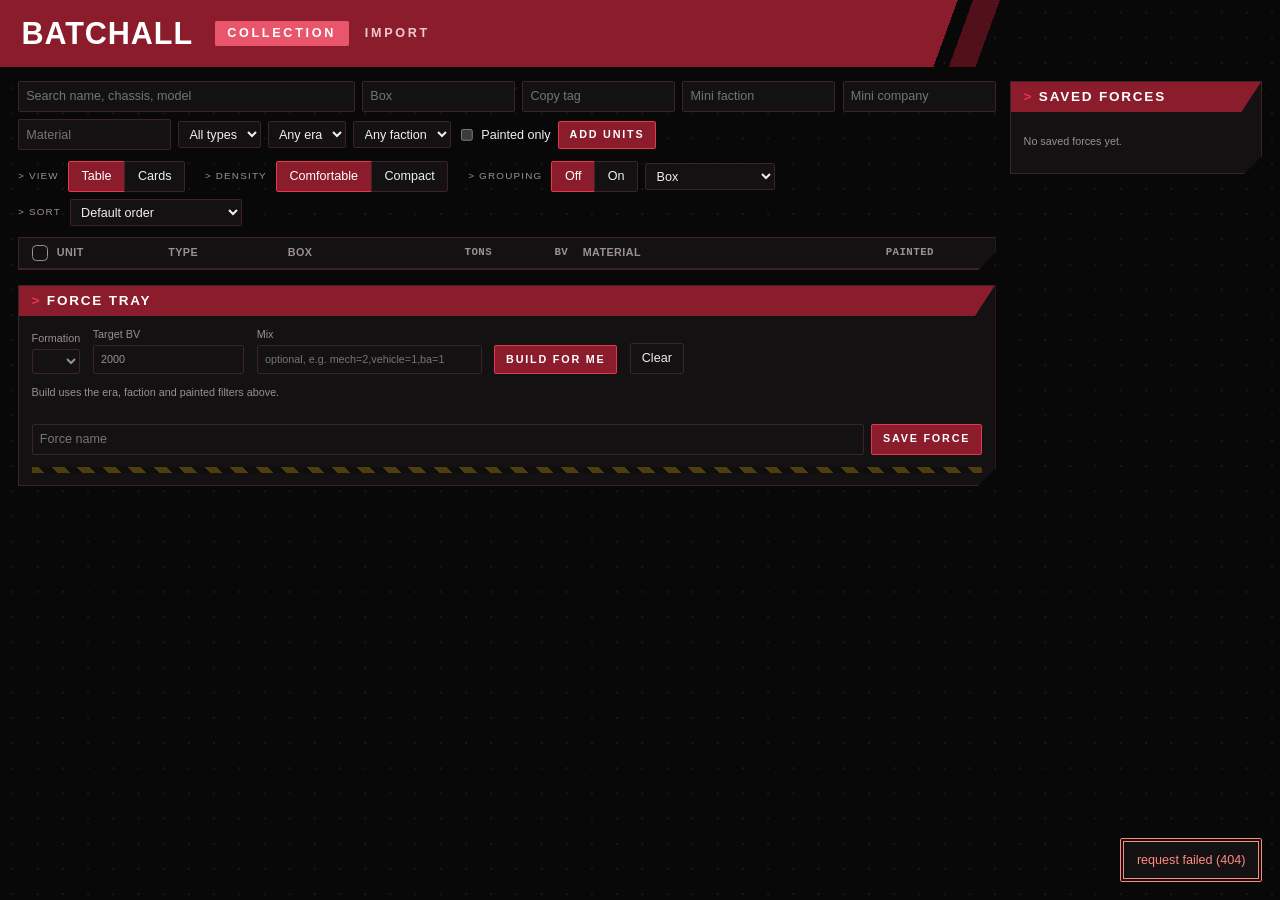
==== web/index.html @ 85d3ba3d "Add bulk selection with a bulk set material action Minis can be ticked and given a material together" ====
<!doctype html>
<html lang="en">
<head>
  <meta charset="utf-8">
  <meta name="viewport" content="width=device-width, initial-scale=1">
  <title>Batchall</title>
  <link rel="icon" href="data:,">
  <link rel="stylesheet" href="style.css">
</head>
<body>
  <header class="topbar">
    <h1>Batchall</h1>
    <nav class="tabs" role="tablist">
      <button class="tab active" data-view="collection" role="tab">Collection</button>
      <button class="tab" data-view="import" role="tab">Import</button>
    </nav>
    <span id="catalog-status" class="muted"></span>
  </header>

  <div id="toast" class="toast" role="status" hidden></div>

  <div class="layout">
    <main>
      <section id="view-collection">
        <div class="toolbar">
          <input id="filter-q" type="search" placeholder="Search name, chassis, model" aria-label="Search collection">
          <input id="filter-box" type="search" data-suggest="box" autocomplete="off" placeholder="Box" aria-label="Filter by box" class="box-filter">
          <input id="filter-tag" type="search" list="tag-options" autocomplete="off" placeholder="Copy tag" aria-label="Filter by copy tag" class="box-filter">
          <datalist id="tag-options"></datalist>
          <input id="filter-copy-faction" type="search" list="copy-faction-options" autocomplete="off" placeholder="Mini faction" aria-label="Filter by the faction a named mini is painted for" class="box-filter">
          <datalist id="copy-faction-options"></datalist>
          <input id="filter-copy-company" type="search" list="copy-company-options" autocomplete="off" placeholder="Mini company" aria-label="Filter by the company a named mini is painted for" class="box-filter">
          <datalist id="copy-company-options"></datalist>
          <input id="filter-material" type="search" list="material-options" autocomplete="off" placeholder="Material" aria-label="Filter by what a mini is made of" class="box-filter">
          <datalist id="material-options"></datalist>
          <select id="filter-kind" aria-label="Unit type"><option value="">All types</option></select>
          <select id="filter-era" aria-label="Era"><option value="">Any era</option></select>
          <select id="filter-faction" aria-label="Faction"><option value="">Any faction</option></select>
          <label class="check"><input id="filter-painted" type="checkbox"> Painted only</label>
          <button id="toggle-add" class="primary">Add units</button>
        </div>

        <div id="add-panel" class="panel" hidden>
          <input id="add-q" type="search" data-suggest="unit" autocomplete="off" placeholder="Type a unit name, e.g. atlas as7" aria-label="Search the unit catalog">
          <label class="field">Box (optional)
            <input id="add-box" type="text" data-suggest="addbox" autocomplete="off" placeholder="Type a box name, e.g. clan inva">
          </label>
          <p class="muted small">Pick a unit above to add one copy, labeled with this box. Pick an official box here to add all the minis that come in it.</p>
        </div>

        <section id="review-panel" class="panel" hidden></section>

        <div id="view-controls" class="view-controls" role="toolbar" aria-label="Collection view">
          <div class="group" role="group" aria-label="View">
            <span class="label">View</span>
            <button type="button" class="seg" data-view="table" aria-pressed="true">Table</button>
            <button type="button" class="seg" data-view="cards" aria-pressed="false">Cards</button>
          </div>
          <div id="density-group" class="group" role="group" aria-label="Row density">
            <span class="label">Density</span>
            <button type="button" class="seg" data-compact="0" aria-pressed="true">Comfortable</button>
            <button type="button" class="seg" data-compact="1" aria-pressed="false">Compact</button>
          </div>
          <div id="group-by-group" class="group" role="group" aria-label="Grouping">
            <span class="label">Grouping</span>
            <button type="button" class="seg" data-group="0" aria-pressed="true">Off</button>
            <button type="button" class="seg" data-group="1" aria-pressed="false">On</button>
            <select id="group-by" aria-label="Group by">
              <option value="box">Box</option>
              <option value="era">Era (debut)</option>
              <option value="avail">Era (available in)</option>
              <option value="faction">Faction group</option>
              <option value="weight">Weight class</option>
              <option value="kind">Type</option>
              <option value="tech">Tech base</option>
              <option value="role">Role</option>
              <option value="painted">Paint status</option>
              <option value="material">Material</option>
            </select>
          </div>
          <div id="group-actions" class="group" role="group" aria-label="Groups" hidden>
            <button type="button" class="seg" id="collapse-all">Collapse all</button>
            <button type="button" class="seg" id="expand-all">Expand all</button>
          </div>
          <label id="sort-group" class="group">
            <span class="label">Sort</span>
            <select id="card-sort">
              <option value="">Default order</option>
              <option value="name">Name (A to Z)</option>
              <option value="kind">Type</option>
              <option value="bv">BV (high to low)</option>
              <option value="tons">Tons (heavy to light)</option>
              <option value="year">Debut year (earliest first)</option>
            </select>
          </label>
          <span id="view-count" class="count" aria-live="polite"></span>
        </div>

        <div class="table-wrap">
          <table id="roster">
            <thead>
              <tr>
                <th class="sel-cell"><input type="checkbox" class="sel-input" id="select-all-shown" aria-label="Select or deselect every mini shown"></th>
                <th data-sort="name">Unit</th>
                <th data-sort="kind">Type</th>
                <th data-sort="box">Box</th>
                <th data-sort="tons" class="num">Tons</th>
                <th data-sort="bv" class="num">BV</th>
                <th>Material</th>
                <th class="num">Painted</th>
                <th></th>
              </tr>
            </thead>
            <tbody></tbody>
          </table>
          <p id="roster-empty" class="muted empty" hidden></p>
        </div>

        <section id="tray" class="panel tray">
          <h2>Force tray</h2>
          <div class="tray-controls">
            <label>Formation <select id="tray-formation"></select></label>
            <label>Target BV <input id="tray-target" type="number" min="1" step="50" value="2000"></label>
            <label>Mix <input id="tray-mix" type="text" placeholder="optional, e.g. mech=2,vehicle=1,ba=1"></label>
            <button id="tray-build" class="primary">Build for me</button>
            <button id="tray-clear">Clear</button>
          </div>
          <p class="muted small">Build uses the era, faction and painted filters above.</p>
          <ul id="tray-list" class="tray-list"></ul>
          <div id="tray-summary" class="tray-summary"></div>
          <div class="tray-save">
            <input id="tray-name" type="text" placeholder="Force name" aria-label="Force name">
            <button id="tray-save" class="primary">Save force</button>
          </div>
        </section>
      </section>

      <section id="view-import" hidden>
        <div class="panel">
          <h2>Import a list</h2>
          <p class="muted">One unit per line. Quantities as <code>2x Locust LCT-1V</code> or <code>Locust LCT-1V x2</code>. Names are matched against the catalog; close matches are shown for you to fix, never guessed.</p>
          <label class="field">List format
            <select id="import-mode">
              <option value="name">Unit names</option>
              <option value="mul">MUL ids or links</option>
            </select>
          </label>
          <p id="import-mul-hint" class="muted" hidden>One per line: a MUL id (<code>1234</code>, <code>MUL 1234</code>) or a Master Unit List unit link. Quantities work the same way: <code>2x 1234</code>. Ids shared by several catalog entries, like battle armor squads, are listed for you to pick from by name.</p>
          <label class="field">From a file (optional, fills the box below so you can review it)
            <input id="import-file" type="file" accept=".txt,.csv,.tsv,.text,text/plain,text/csv">
          </label>
          <textarea id="import-text" rows="10" placeholder="Atlas AS7-D&#10;2x Locust LCT-1V&#10;Shadow Hawk SHD-2H"></textarea>
          <label class="field">Box label for these units (optional)
            <input id="import-box" type="text" data-suggest="box" autocomplete="off" placeholder="e.g. Clan Invasion Force Pack">
          </label>
          <div class="row">
            <label class="check"><input id="import-painted" type="checkbox"> Mark all as painted</label>
            <button id="import-go" class="primary">Import</button>
          </div>
          <div id="import-result"></div>
        </div>
      </section>
    </main>

    <aside id="forces" class="sidebar">
      <h2>Saved forces</h2>
      <ul id="forces-list" class="forces-list"></ul>
      <p id="forces-empty" class="muted small">No saved forces yet.</p>
    </aside>
  </div>

  <div id="bulkbar" class="bulkbar" role="region" aria-label="Changes for the selected minis" hidden>
    <span class="bulk-count"><span class="sel-input is-on" aria-hidden="true"></span><strong id="bulk-count-text"></strong></span>
    <button type="button" id="bulk-select-all"></button>
    <span class="bulk-menu-wrap">
      <button type="button" id="bulk-material" class="hot" aria-haspopup="menu" aria-expanded="false">Set material &#9662;</button>
      <div id="bulk-material-menu" class="bulk-menu" role="menu" aria-label="Material for the selected minis" hidden></div>
    </span>
    <span class="spacer"></span>
    <button type="button" id="bulk-clear">Clear selection</button>
  </div>

  <div id="suggest" class="suggest" role="listbox" aria-label="Suggestions" hidden></div>

  <script src="app.js"></script>
</body>
</html>
---- web/style.css ----
/* Dark only. Panels, tabs and motion follow the look of COMP/CON, redrawn from scratch. */
:root {
  color-scheme: dark;
  /* Colors are matched by eye from a COMP/CON screenshot, not read from its theme files. */
  --bg: #080808;
  --surface: #141112;
  --text: #f1eeee;
  --muted: #9a8f91;
  --border: #3d2227;
  --edge: #3d2227;
  --crimson: #8a1c2b;
  --crimson-dark: #52111a;
  --accent: #e5384f;
  --accent-text: #ffffff;
  --slate: #4c5762; /* the bar on top of an unselected card */
  --yellow: #f5d400;
  --tab-bg: #e9566c;
  --tab-text: #ffffff;
  --danger: #ff8a80;
  --ok: #47cd89;
  --warn: #fdb022;
  --row-hover: #2a1519;
  --radius: 2px;
  --fade: 0.25s;
  /* COMP/CON sets body text in Helvetica and numbers/stat text in Consolas. Both come from the system here. */
  --sans: "Helvetica Neue", Helvetica, Arial, sans-serif;
  --mono: Consolas, "Cascadia Mono", "SF Mono", Menlo, monospace;
}

* { box-sizing: border-box; }

html { zoom: 0.9; } /* whole site 10% smaller; change this one number to adjust */

body {
  margin: 0;
  background: var(--bg) radial-gradient(circle, rgba(229, 56, 79, 0.16) 1px, transparent 1.5px) 0 0 / 28px 28px;
  color: var(--text);
  font: 14px/1.45 var(--sans);
}

h1 { font-size: 34px; line-height: 1; margin: 0; letter-spacing: 1px; text-transform: uppercase; font-weight: 900; color: #fff; }
h2 {
  display: block;
  font-size: 15px;
  font-weight: 800;
  letter-spacing: 2px;
  text-transform: uppercase;
  background: var(--crimson);
  color: #fff;
  padding: 6px 40px 6px 14px;
  margin: -14px -14px 12px;
  clip-path: polygon(0 0, 100% 0, calc(100% - 22px) 100%, 0 100%);
}
h2::before { content: "> "; color: var(--accent); }
code { background: var(--bg); padding: 1px 5px; border-radius: var(--radius); }

.muted { color: var(--muted); }
.small { font-size: 12px; }

.topbar {
  display: flex;
  align-items: center;
  gap: 24px;
  padding: 20px 24px;
  /* A crimson slab with a slanted right edge and a darker stripe behind it. */
  background: linear-gradient(110deg, var(--crimson) 0 1000px, transparent 1000px 1016px, var(--crimson-dark) 1016px 1044px, transparent 1044px);
}
@media (max-width: 900px) { .topbar { background: var(--crimson); } }

.tabs { display: flex; gap: 4px; }
.tab {
  border: 0; background: none; padding: 4px 14px; border-radius: var(--radius); color: var(--muted);
  cursor: pointer; font: inherit; letter-spacing: 3px; text-transform: uppercase;
  transition: color var(--fade), background var(--fade);
}
.tab { color: #f0c9ce; font-weight: 700; }
.tab:hover { color: #fff; background: rgba(255, 255, 255, 0.12); }
.tab.active { background: var(--tab-bg); color: var(--tab-text); }
#catalog-status { margin-left: auto; font-size: 12px; letter-spacing: 2px; text-transform: uppercase; color: var(--muted); }

@keyframes panel-in { from { opacity: 0; transform: translateY(6px); } }
#view-collection, #view-import { animation: panel-in 0.25s ease-out; }
/* Cards are rebuilt on every change, so they must not animate in or each click would make them flash. */
.panel:not([hidden]) { animation: panel-in 0.25s ease-out both; }

.layout {
  display: grid;
  grid-template-columns: minmax(0, 1fr) 280px;
  gap: 16px;
  padding: 16px 20px;
  align-items: start;
}

.panel, .sidebar, .table-wrap {
  background: var(--surface);
  border: 1px solid var(--border);
  border-radius: 0;
  padding: 14px;
  /* Cut bottom-right corner. */
  clip-path: polygon(0 0, 100% 0, 100% calc(100% - 20px), calc(100% - 20px) 100%, 0 100%);
}
.sidebar { position: sticky; top: 16px; }
.table-wrap { padding: 0; overflow-x: auto; margin-bottom: 16px; }
.panel { margin-bottom: 16px; }

.toolbar { display: flex; flex-wrap: wrap; gap: 8px; align-items: center; margin-bottom: 12px; }
.toolbar input[type="search"] { flex: 1 1 220px; }
.toolbar select { min-width: 0; max-width: 100%; } /* long faction names must not widen the page on a phone */

input, select, textarea, button { font: inherit; color: inherit; }
input[type="search"], input[type="text"], input[type="number"], select, textarea {
  background: var(--surface);
  border: 1px solid var(--border);
  border-radius: var(--radius);
  padding: 6px 8px;
}
textarea { width: 100%; resize: vertical; }
button {
  background: var(--surface);
  border: 1px solid var(--border);
  border-radius: var(--radius);
  padding: 6px 12px;
  cursor: pointer;
  transition: filter var(--fade), background var(--fade), border-color var(--fade);
}
button:hover { background: var(--row-hover); filter: brightness(1.2); }
button.primary {
  background: var(--crimson); border-color: var(--accent); color: #fff;
  letter-spacing: 2px; text-transform: uppercase; font-size: 12px;
}
button.primary:hover { background: var(--crimson); filter: brightness(1.3); }
button.icon { padding: 2px 8px; line-height: 1.2; }
button.danger { color: var(--danger); }
:focus-visible { outline: 2px solid var(--accent); outline-offset: 1px; }

.check { display: inline-flex; align-items: center; gap: 6px; }
.row { display: flex; gap: 12px; align-items: center; justify-content: space-between; margin-top: 10px; }

table { width: 100%; border-collapse: collapse; }
th, td { padding: 8px 8px; text-align: left; border-bottom: 1px solid var(--border); }
th:first-child, td:first-child { padding-left: 14px; }
th:last-child, td:last-child { padding-right: 14px; }
th { font-size: 12px; text-transform: uppercase; letter-spacing: 0.04em; color: var(--muted); user-select: none; }
th[data-sort] { cursor: pointer; }
th[data-sort]:hover { color: var(--text); }
td { transition: background var(--fade); }
tbody tr:hover { background: var(--row-hover); }
td.num:nth-last-child(4) { color: var(--accent); } /* BV column */
tbody tr:last-child td { border-bottom: 0; }
.num { text-align: right; font-variant-numeric: tabular-nums; font-family: var(--mono); }
.tray-summary, .mini-card .card-foot, .view-controls .count, #catalog-status { font-family: var(--mono); }
button, th, .tab { font-family: var(--sans); }
button.primary, th { font-weight: 700; }
td input[type="number"] { width: 54px; text-align: right; }
td.actions { text-align: right; white-space: nowrap; }
td.actions button { margin-left: 2px; }
.empty { padding: 24px; text-align: center; margin: 0; }

#add-panel input[type="search"] { width: 100%; }
.toolbar input.box-filter { flex: 0 1 170px; min-width: 120px; }
td input.box-input { width: 100%; min-width: 190px; }
.suggest {
  position: fixed;
  z-index: 20;
  max-width: min(640px, 95vw);
  max-height: 260px;
  overflow-y: auto;
  background: var(--surface);
  border: 1px solid var(--border);
  border-radius: var(--radius);
  box-shadow: 0 8px 24px rgba(0, 0, 0, 0.18);
  padding: 4px;
}
.suggest-item { display: flex; justify-content: space-between; gap: 16px; padding: 6px 8px; border-radius: 4px; cursor: pointer; }
.suggest-item:hover, .suggest-item.active { background: var(--row-hover); }
.suggest-item.active { outline: 1px solid var(--accent); }
.field { display: grid; gap: 4px; margin-top: 12px; font-size: 12px; color: var(--muted); }
.field input { font-size: 14px; color: var(--text); }
.suggest-empty { padding: 6px 8px; }
.review-row { display: grid; grid-template-columns: minmax(180px, 1.2fr) minmax(200px, 1.4fr) minmax(160px, 1fr); gap: 10px; align-items: center; padding: 8px 0; border-bottom: 1px dashed var(--border); }
.review-row select, .review-row input { width: 100%; }
td select { max-width: 320px; }
@media (max-width: 900px) { .review-row { grid-template-columns: 1fr; } }

.tray-controls { display: flex; flex-wrap: wrap; gap: 10px 14px; align-items: end; }
.tray-controls label { display: grid; gap: 3px; font-size: 12px; color: var(--muted); }
.tray-controls input[type="text"] { min-width: 250px; }
.tray-list { list-style: none; margin: 14px 0 0; padding: 0; display: grid; gap: 4px; }
.tray-list li { display: grid; grid-template-columns: 1fr auto auto; gap: 10px; align-items: center; padding: 4px 0; border-bottom: 1px dashed var(--border); }
.qty-ctl { display: inline-flex; align-items: center; gap: 6px; }
.tray-summary { margin-top: 12px; font-size: 15px; font-weight: 600; }
#tray::after {
  content: ""; display: block; height: 6px; margin-top: 14px;
  background: repeating-linear-gradient(45deg, rgba(255, 196, 0, 0.25) 0 10px, rgba(0, 0, 0, 0.25) 10px 20px);
}
.tray-summary .gap { font-weight: 400; margin-left: 8px; }
.ok { color: var(--ok); }
.warn { color: var(--warn); }
.over { color: var(--danger); }
.tray-save { display: flex; gap: 8px; margin-top: 12px; }
.tray-save input { flex: 1; }

.forces-list { list-style: none; margin: 0; padding: 0; display: grid; gap: 8px; }
.force-item { border: 1px solid var(--border); border-radius: var(--radius); padding: 8px 10px; cursor: pointer; transition: background var(--fade), border-color var(--fade); }
.force-item:hover { background: var(--row-hover); }
.force-item.active { border-color: var(--accent); }
.force-actions { display: flex; flex-wrap: wrap; gap: 6px; margin-top: 8px; }
.force-actions button { padding: 3px 9px; font-size: 12px; }
.force-item .name { font-weight: 600; display: flex; justify-content: space-between; gap: 8px; }

.toast {
  position: fixed; right: 20px; bottom: 20px; max-width: 420px;
  background: var(--surface); color: var(--text); border: 5px double var(--edge);
  padding: 10px 14px; border-radius: var(--radius);
  z-index: 10;
  animation: panel-in 0.2s ease-out;
}
.toast.error { border-color: var(--danger); color: var(--danger); }

.import-group { margin-top: 12px; }
.import-group h3 { font-size: 13px; margin: 0 0 4px; }
.import-group ul { margin: 0; padding-left: 18px; }

/* View switcher */
.view-controls { display: flex; flex-wrap: wrap; gap: 8px 22px; align-items: center; margin: 0 0 12px; }
.view-controls .group { display: inline-flex; align-items: center; }
.view-controls .group[hidden] { display: none; }
.view-controls .label { font-size: 11px; letter-spacing: 0.12em; text-transform: uppercase; color: var(--muted); margin-right: 10px; }
.view-controls button.seg { margin-left: -1px; border-radius: 0; padding: 6px 14px; }
.view-controls button.seg:first-of-type { border-radius: var(--radius) 0 0 var(--radius); margin-left: 0; }
.view-controls button.seg:last-of-type { border-radius: 0 var(--radius) var(--radius) 0; }
.view-controls button.seg[aria-pressed="true"] { background: var(--crimson); border-color: var(--accent); color: #fff; }
.view-controls .label::before { content: "> "; }
.view-controls .count { margin-left: auto; font-size: 12px; color: var(--muted); }

/* Grouped. The field dropdown sits after the Off/On switch and dims while grouping is off. */
#group-by { margin-left: 8px; }
#group-by.is-off { opacity: 0.45; }
tr.group-row td { background: var(--row-hover); padding: 0; border-top: 1px solid var(--border); }
.group-toggle { display: block; width: 100%; text-align: left; border: 0; background: none; padding: 9px 14px; font: inherit; color: inherit; cursor: pointer; border-radius: 0; }
.group-toggle:hover { background: rgba(127, 127, 127, 0.12); }
.group-toggle .chev { display: inline-block; width: 18px; color: var(--muted); }
.group-toggle strong { margin-right: 14px; font-size: 14px; }
.group-toggle .group-meta { color: var(--muted); font-size: 12px; margin-right: 14px; }
.group-toggle .bar { display: inline-block; width: 90px; height: 7px; background: rgba(127, 127, 127, 0.3); vertical-align: middle; margin-right: 8px; }
.group-toggle .bar i { display: block; height: 100%; background: var(--ok); }
/* The group header already names the box, so the Box column would only repeat it. */
body.group-by-box #roster th:nth-child(4), body.group-by-box #roster td:nth-child(4) { display: none; }
/* Grouped cards: each group is a header bar over its own grid. */
.card-group-head { background: var(--row-hover); border: 1px solid var(--border); margin-bottom: 12px; }
.card-groups .card-grid { margin-bottom: 20px; }

/* Compact density */
body.compact td, body.compact th { padding-top: 2px; padding-bottom: 2px; font-size: 13px; }
body.compact td input[type="number"] { padding: 1px 4px; width: 46px; font-size: 12px; }
body.compact td input.box-input { padding: 1px 6px; font-size: 12px; }
body.compact td button.icon { padding: 0 7px; font-size: 11px; line-height: 1.5; }
body.compact .group-toggle { padding: 5px 14px; }

/* Cards */
body.view-cards .table-wrap { display: none; }
.card-grid { display: grid; grid-template-columns: repeat(auto-fill, minmax(190px, 1fr)); gap: 12px; margin-bottom: 16px; }
.card-grid .empty { grid-column: 1 / -1; }
.mini-card { background: var(--surface); border: 1px solid var(--border); border-radius: var(--radius); overflow: hidden; display: flex; flex-direction: column; transition: border-color var(--fade), transform var(--fade); }
.mini-card:hover { border-color: var(--accent); transform: translateY(-2px); }
.mini-card .photo {
  aspect-ratio: 1 / 1; display: grid; place-items: center; color: var(--muted); font-size: 11px; letter-spacing: 0.12em;
  text-transform: uppercase; border-bottom: 1px solid var(--border);
  background: repeating-linear-gradient(135deg, rgba(127, 127, 127, 0.12) 0 10px, rgba(127, 127, 127, 0.04) 10px 20px);
}
/* The artwork is black line art, so it sits on white in either color scheme. */
.mini-card .photo.has-art { background: #fff; position: relative; overflow: hidden; }
.mini-card .photo img { position: absolute; inset: 0; width: 100%; height: 100%; object-fit: contain; padding: 8px; box-sizing: border-box; }
/* minmax(0, 1fr) keeps the one column as wide as the card. Without it a wide child, like the variant
   picker, stretches the column past the card and gets clipped. */
.mini-card .card-body { padding: 9px 11px 11px; display: flex; flex-direction: column; gap: 3px; flex: 1; min-width: 0; }
.mini-card .card-body > * { min-width: 0; }
.mini-card .card-name { font-weight: 600; font-size: 13px; line-height: 1.3; }
.mini-card .card-meta { color: var(--muted); font-size: 12px; }
.mini-card .card-foot { display: flex; justify-content: space-between; font-size: 12px; margin-top: 4px; }
.mini-card .card-box { font-size: 11px; color: var(--muted); border-top: 1px dashed var(--border); margin-top: 6px; padding-top: 5px; }
/* Buttons keep their labels on one line and wrap as whole buttons, so a named card's four actions stay compact. */
/* margin-top: auto pins the buttons to the bottom, so they line up across a row of cards whatever the text above them. */
.mini-card .card-actions { display: flex; flex-wrap: wrap; gap: 6px; margin-top: auto; padding-top: 8px; align-items: center; }
.mini-card .card-actions button { white-space: nowrap; padding: 3px 9px; font-size: 12px; }
.mini-card .card-actions .paint-toggle { display: inline-grid; place-items: center; padding: 3px 7px; }
.paint-toggle.on { background: var(--ok); border-color: var(--ok); color: #0b1f14; }
/* The photo and the strip keep their size whatever the body holds. */
.mini-card .photo, .mini-card .copy-strip { flex: none; }
.mini-card .photo { position: relative; }
.paint-badge {
  position: absolute; top: 6px; right: 6px; z-index: 1; width: 24px; height: 24px; display: grid; place-items: center;
  border-radius: 50%; background: var(--ok); color: #0b1f14; box-shadow: 0 1px 3px rgba(0, 0, 0, 0.4); pointer-events: none;
}
.mini-card select { width: 100%; max-width: 100%; font-size: 12px; text-overflow: ellipsis; }

@media (max-width: 520px) {
  .card-grid { grid-template-columns: repeat(2, minmax(0, 1fr)); gap: 8px; }
  .topbar { flex-wrap: wrap; gap: 8px 16px; }
  #catalog-status { margin-left: 0; flex-basis: 100%; }
}

/* Narrower windows: drop the least useful table columns before the table has to scroll sideways. */
@media (max-width: 1250px) {
  #roster th:nth-child(3), #roster td:nth-child(3) { display: none; } /* Type */
  td input.box-input { min-width: 160px; }
}
@media (max-width: 1000px) {
  #roster th:nth-child(5), #roster td:nth-child(5) { display: none; } /* Tons */
}
@media (max-width: 900px) {
  .layout { grid-template-columns: minmax(0, 1fr); }
  .sidebar { position: static; }
}

/* In-page confirm dialog */
.modal-backdrop {
  position: fixed; inset: 0; z-index: 50; display: grid; place-items: center; padding: 16px;
  background: rgba(0, 0, 0, 0.72);
  animation: fade-in 0.15s ease-out;
}
.modal {
  width: min(460px, 100%);
  background: var(--surface);
  border: 1px solid var(--border);
  padding: 20px;
  clip-path: polygon(0 0, 100% 0, 100% calc(100% - 20px), calc(100% - 20px) 100%, 0 100%);
  border-top: 6px solid var(--crimson);
  animation: panel-in 0.2s ease-out;
}
.modal-text { margin: 0 0 18px; font-size: 15px; }
.modal-actions { display: flex; justify-content: flex-end; gap: 10px; }
button.danger-fill { background: var(--accent); border-color: var(--accent); }

/* Unit names open the detail panel */
button.unit-link {
  background: none; border: 0; padding: 0; text-align: left; color: inherit; font: inherit; font-weight: inherit;
  cursor: pointer; transition: color var(--fade);
}
button.unit-link:hover { background: none; filter: none; color: var(--accent); text-decoration: underline; }

/* Unit detail panel */
.modal-backdrop:has(.detail) { padding: 12px; place-items: stretch; }
.modal.detail { width: 100%; height: 100%; max-height: none; overflow-y: auto; padding: 24px 28px; }
.detail-body { display: block; } /* weapons and quirks first, lore underneath */
.detail-top { margin-bottom: 4px; }
.mini-card .photo.clickable { cursor: pointer; }
.detail-head { display: flex; justify-content: space-between; gap: 12px; align-items: start; margin-bottom: 14px; }
.detail-head h2 { display: block; background: none; clip-path: none; margin: 0 0 6px; padding: 0; font-size: 32px; letter-spacing: 1px; color: #fff; }
.detail-head h2::before { content: none; }
.detail-head p { margin: 0; font-size: 17px; }
.detail .muted { color: #cdc2c5; }
.detail .small { font-size: 15px; }
.detail-top { display: grid; grid-template-columns: 260px minmax(0, 1fr); gap: 24px; align-items: start; }
.detail .photo {
  aspect-ratio: 1 / 1; display: grid; place-items: center; position: relative; overflow: hidden;
  color: var(--muted); font-size: 11px; letter-spacing: 0.12em; text-transform: uppercase; border: 1px solid var(--border);
}
.detail .photo.has-art { background: #fff; }
.detail .photo img { position: absolute; inset: 0; width: 100%; height: 100%; object-fit: contain; padding: 8px; box-sizing: border-box; }
.stats { display: grid; gap: 4px; }
.stat { display: grid; grid-template-columns: 150px minmax(0, 1fr); gap: 12px; padding: 6px 0; border-bottom: 1px solid var(--border); }
.stat .k { color: #cdc2c5; font-size: 15px; font-weight: 700; letter-spacing: 0.1em; text-transform: uppercase; align-self: center; }
.stat .v { font-family: var(--mono); font-size: 19px; }
.detail-section { margin-top: 24px; }
.detail-section h3 { margin: 0 0 12px; font-size: 16px; letter-spacing: 3px; text-transform: uppercase; color: #ff6b80; }
.detail-section p { margin: 0 0 15px; font-size: 19px; line-height: 1.7; max-width: 80ch; }
table.weapons { width: 100%; font-family: var(--mono); font-size: 18px; }
table.weapons th { font-size: 15px; color: #cdc2c5; }
table.weapons th, table.weapons td { padding: 6px 8px; }
table.weapons th:first-child, table.weapons td:first-child { padding-left: 0; }
.detail .credit { margin-top: 14px; }

/* Minis with a note, faction or company */
tr.copy-line td.sel-cell { border-left: 2px solid var(--accent); }
tr.all-named { opacity: 0.6; }
/* A named mini on its card: a crimson strip under the photo, then the note and tag. */
.copy-strip { background: var(--crimson); color: #fff; padding: 6px 10px; font-size: 11px; font-weight: 700; letter-spacing: 0.05em; text-transform: uppercase; line-height: 1.35; overflow-wrap: anywhere; }
.copy-strip small { display: block; font-weight: 400; letter-spacing: 0.08em; opacity: 0.85; }
/* A light backing keeps dark logos readable on the crimson strip and on the dark table. */
.faction-icon { width: 16px; height: 16px; object-fit: contain; vertical-align: -3px; margin-right: 6px; padding: 1px; background: rgba(255, 255, 255, 0.92); border-radius: 2px; }
.copy-note-line { font-style: italic; font-size: 12px; color: var(--muted); overflow-wrap: anywhere; }
.tag-pill { display: inline-block; padding: 1px 8px; font-size: 11px; border: 1px solid var(--accent); border-radius: 10px; color: var(--accent); }
.material-control { margin: 4px 0; }
.material-select { width: 100%; font-size: 12px; padding: 3px 6px; }
button.add-material { font-size: 11px; border-style: dashed; color: var(--muted); }
button.material-pill { display: inline-block; padding: 1px 8px; font: inherit; font-size: 11px; background: none; cursor: pointer; border: 1px solid var(--warn); border-radius: 10px; color: var(--warn); }
.copy-label { font-size: 12px; color: var(--muted); margin-top: 3px; overflow-wrap: anywhere; }
/* The boxes that open when you press the pencil. */
.copy-editor { display: grid; gap: 6px; margin: 6px 0; }
.copy-editor .fld { display: grid; gap: 2px; font-size: 10px; letter-spacing: 0.08em; text-transform: uppercase; color: var(--muted); }
.copy-editor input { width: 100%; font-size: 13px; text-transform: none; letter-spacing: 0; }
.fld.inline { display: flex; align-items: center; gap: 6px; }
.copy-editor .fld.inline input { width: auto; flex: 0 0 auto; }
tr.copy-line .copy-editor { grid-template-columns: repeat(auto-fit, minmax(140px, 1fr)); }

/* Selecting minis for a bulk change. */
input.sel-input {
  appearance: none; -webkit-appearance: none; width: 22px; height: 22px; min-width: 22px; margin: 0; padding: 0; flex: none;
  border: 2px solid #fff; border-radius: 5px; background: transparent; cursor: pointer; vertical-align: middle;
}
input.sel-input:checked, .sel-input.is-on {
  background: #fff url("data:image/svg+xml;utf8,<svg xmlns='http://www.w3.org/2000/svg' viewBox='0 0 16 16' fill='none' stroke='%23b3243a' stroke-width='2.6' stroke-linecap='round' stroke-linejoin='round'><path d='M3 8.5l3.2 3.2L13 4.5'/></svg>") center / 15px no-repeat;
}
input.sel-input:indeterminate {
  background: #fff url("data:image/svg+xml;utf8,<svg xmlns='http://www.w3.org/2000/svg' viewBox='0 0 16 16'><path d='M4 8h8' stroke='%23b3243a' stroke-width='2.6' stroke-linecap='round'/></svg>") center / 15px no-repeat;
}
input.sel-input:focus-visible { outline: 2px solid var(--yellow); outline-offset: 2px; }
span.sel-input { display: inline-block; width: 22px; height: 22px; border: 2px solid #fff; border-radius: 5px; vertical-align: middle; }
/* In the table and group headers the boxes sit on the dark background, so they are a little smaller and softer. */
td.sel-cell, th.sel-cell { width: 34px; padding-right: 0; }
td.sel-cell input.sel-input, th.sel-cell input.sel-input, .group-head-row input.sel-input { width: 18px; height: 18px; min-width: 18px; border-color: var(--muted); }
tr.is-selected td { background: rgba(229, 56, 79, 0.14); }
tr.is-selected td.sel-cell { box-shadow: inset 3px 0 0 var(--accent); }
.group-head-row { display: flex; align-items: center; }
.group-head-row > input.sel-input { margin-left: 14px; }
.group-head-row .group-toggle { flex: 1; width: auto; min-width: 0; }

/* The bar on top of a card: select box, the chassis name in italics, and a round button that removes the mini. */
.mini-card .sel-bar { display: flex; align-items: center; gap: 8px; height: 38px; padding: 0 10px; background: var(--slate); color: #fff; flex: none; transition: background var(--fade); }
.mini-card .sel-title { flex: 1; min-width: 0; text-align: center; }
.mini-card .sel-title .unit-link { max-width: 100%; overflow: hidden; text-overflow: ellipsis; white-space: nowrap; color: #fff; font-style: italic; font-weight: 600; font-size: 14px; background: none; border: 0; padding: 0; cursor: pointer; }
.mini-card .sel-title .unit-link:hover { text-decoration: underline; filter: none; background: none; }
.mini-card .sel-x { flex: none; width: 24px; height: 24px; padding: 0; display: grid; place-items: center; border: 0; border-radius: 50%; background: none; color: #fff; opacity: 0.9; }
.mini-card .sel-x:hover { color: var(--accent-text); background: rgba(0, 0, 0, 0.28); opacity: 1; filter: none; }
.mini-card.is-selected { border-color: var(--accent); box-shadow: 0 0 0 2px var(--accent), 0 6px 22px rgba(229, 56, 79, 0.28); }
.mini-card.is-selected .sel-bar { background: #b3243a; }
.card-variant-slot:empty { display: none; }

/* The bar that appears at the bottom while minis are selected. */
body.has-bulkbar { padding-bottom: 84px; }
.bulkbar {
  position: fixed; left: 0; right: 0; bottom: 0; z-index: 50; display: flex; align-items: center; flex-wrap: wrap; gap: 10px;
  padding: 12px 22px; background: #1b1517; border-top: 2px solid var(--accent); box-shadow: 0 -10px 30px rgba(0, 0, 0, 0.55);
}
.bulkbar[hidden] { display: none; }
.bulkbar .spacer { flex: 1; }
.bulk-count { display: flex; align-items: center; gap: 10px; margin-right: 6px; }
.bulk-count small { font-weight: 400; color: var(--muted); }
.bulkbar button.hot { border-color: var(--accent); background: #3a1a21; }
.bulk-menu-wrap { position: relative; }
.bulk-menu { position: absolute; bottom: calc(100% + 8px); left: 0; z-index: 51; min-width: 200px; padding: 4px; display: grid; background: #231a1d; border: 1px solid var(--accent); border-radius: 3px; box-shadow: 0 8px 26px rgba(0, 0, 0, 0.6); }
.bulk-menu[hidden] { display: none; }
.bulk-menu-head { padding: 6px 12px 4px; color: var(--muted); font-size: 10px; letter-spacing: 0.12em; text-transform: uppercase; }
.bulk-menu-item { text-align: left; border: 0; border-radius: 2px; background: none; padding: 8px 12px; font-size: 13px; }
.bulk-menu-item:hover, .bulk-menu-item:focus-visible { background: var(--crimson); filter: none; outline: none; }
@media (max-width: 520px) { .detail-top { grid-template-columns: minmax(0, 1fr); } .detail .photo { max-width: 220px; } .modal.detail { padding: 16px; } }
@keyframes fade-in { from { opacity: 0; } }

@media (prefers-reduced-motion: reduce) {
  *, *::before, *::after { animation: none !important; transition: none !important; }
}
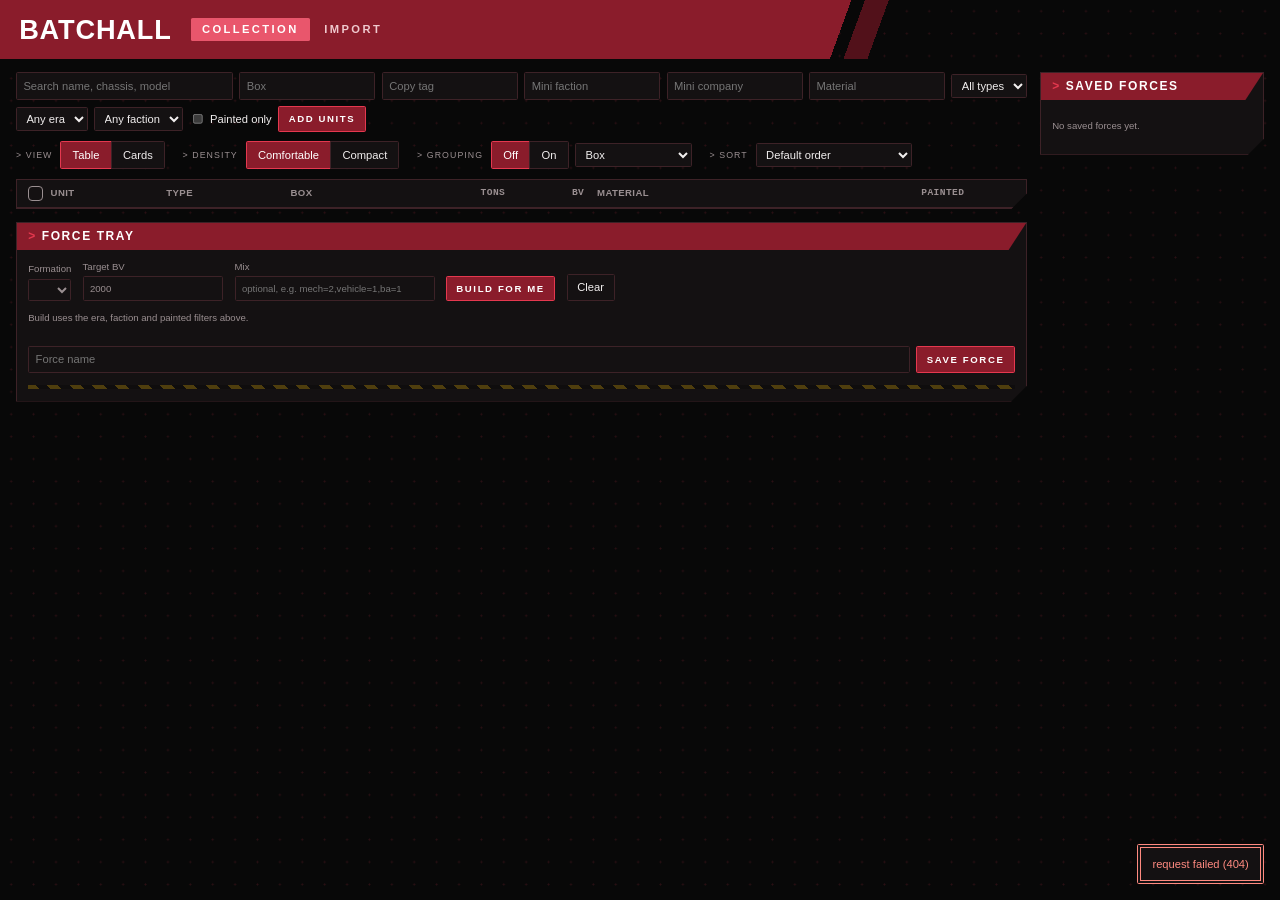
==== commit 49735975: "Add a company grouping with banners Grouping by company shows each company as a banner in its strip " ====
--- a/web/index.html
+++ b/web/index.html
@@ -76,6 +76,7 @@
               <option value="role">Role</option>
               <option value="painted">Paint status</option>
               <option value="material">Material</option>
+              <option value="company">Company</option>
             </select>
           </div>
           <div id="group-actions" class="group" role="group" aria-label="Groups" hidden>
@@ -172,12 +173,16 @@
   <div id="bulkbar" class="bulkbar" role="region" aria-label="Changes for the selected minis" hidden>
     <span class="bulk-count"><span class="sel-input is-on" aria-hidden="true"></span><strong id="bulk-count-text"></strong></span>
     <button type="button" id="bulk-select-all"></button>
-    <span class="bulk-menu-wrap">
-      <button type="button" id="bulk-material" class="hot" aria-haspopup="menu" aria-expanded="false">Set material &#9662;</button>
-      <div id="bulk-material-menu" class="bulk-menu" role="menu" aria-label="Material for the selected minis" hidden></div>
-    </span>
+    <button type="button" data-bulk="painted">Mark painted</button>
+    <button type="button" data-bulk="unpainted">Mark unpainted</button>
+    <button type="button" data-bulk="material" class="hot" aria-haspopup="menu" aria-expanded="false">Set material &#9662;</button>
+    <button type="button" data-bulk="box" aria-haspopup="dialog" aria-expanded="false">Set box&hellip;</button>
+    <button type="button" data-bulk="faction" aria-haspopup="dialog" aria-expanded="false">Set faction&hellip;</button>
+    <button type="button" data-bulk="tag" aria-haspopup="dialog" aria-expanded="false">Set tag&hellip;</button>
     <span class="spacer"></span>
+    <button type="button" id="bulk-remove" class="danger"></button>
     <button type="button" id="bulk-clear">Clear selection</button>
+    <div id="bulk-popover" class="bulk-menu" hidden></div>
   </div>
 
   <div id="suggest" class="suggest" role="listbox" aria-label="Suggestions" hidden></div>
--- a/web/style.css
+++ b/web/style.css
@@ -1,3 +1,9 @@
+/* Atkinson Hyperlegible, for long reading text. Made by the Braille Institute so that look-alike letters differ.
+   The files are in web/fonts with their license (SIL Open Font License 1.1). */
+@font-face { font-family: "Atkinson Hyperlegible"; font-style: normal; font-weight: 400; font-display: swap; src: url("fonts/atkinson-hyperlegible-latin-400-normal.woff2") format("woff2"); }
+@font-face { font-family: "Atkinson Hyperlegible"; font-style: italic; font-weight: 400; font-display: swap; src: url("fonts/atkinson-hyperlegible-latin-400-italic.woff2") format("woff2"); }
+@font-face { font-family: "Atkinson Hyperlegible"; font-style: normal; font-weight: 700; font-display: swap; src: url("fonts/atkinson-hyperlegible-latin-700-normal.woff2") format("woff2"); }
+
 /* Dark only. Panels, tabs and motion follow the look of COMP/CON, redrawn from scratch. */
 :root {
   color-scheme: dark;
@@ -24,12 +30,13 @@
   --fade: 0.25s;
   /* COMP/CON sets body text in Helvetica and numbers/stat text in Consolas. Both come from the system here. */
   --sans: "Helvetica Neue", Helvetica, Arial, sans-serif;
+  --reading: "Atkinson Hyperlegible", "Segoe UI", Verdana, sans-serif; /* long text: lore and quirks */
   --mono: Consolas, "Cascadia Mono", "SF Mono", Menlo, monospace;
 }
 
 * { box-sizing: border-box; }
 
-html { zoom: 0.9; } /* whole site 10% smaller; change this one number to adjust */
+html { zoom: 0.8; } /* whole site 20% smaller; change this one number to adjust */
 
 body {
   margin: 0;
@@ -161,7 +168,7 @@
 td input.box-input { width: 100%; min-width: 190px; }
 .suggest {
   position: fixed;
-  z-index: 20;
+  z-index: 60; /* above the bulk bar, whose box field uses it too */
   max-width: min(640px, 95vw);
   max-height: 260px;
   overflow-y: auto;
@@ -247,6 +254,30 @@
 /* The group header already names the box, so the Box column would only repeat it. */
 body.group-by-box #roster th:nth-child(4), body.group-by-box #roster td:nth-child(4) { display: none; }
 /* Grouped cards: each group is a header bar over its own grid. */
+/* Company banner: the group header when grouped by company. It takes the company's strip color. */
+.company-head { background: var(--strip, var(--crimson)); color: var(--strip-text, #fff); }
+.company-head .group-toggle.company-banner {
+  display: grid; grid-template-columns: 18px 56px minmax(0, 1fr) auto; align-items: center; gap: 14px; padding: 12px 14px; color: inherit;
+}
+.company-head .group-toggle.company-banner:hover { background: rgba(0, 0, 0, 0.14); }
+.company-head .group-toggle .chev { color: inherit; opacity: 0.8; }
+.banner-logo-slot { width: 56px; height: 56px; display: grid; place-items: center; }
+.banner-logo-slot img { width: 56px; height: 56px; object-fit: contain; margin: 0; padding: 0; background: none; filter: none; }
+.banner-logo-slot img.opaque { mix-blend-mode: multiply; } /* a JPEG's white background takes the banner's color */
+.banner-names { display: grid; gap: 3px; min-width: 0; }
+.company-head .group-toggle .banner-names strong { margin: 0; font-size: 22px; letter-spacing: 0.03em; text-transform: uppercase; line-height: 1.15; overflow-wrap: anywhere; }
+.banner-faction { font-size: 13px; letter-spacing: 0.08em; text-transform: uppercase; opacity: 0.85; }
+.banner-stats { display: grid; gap: 6px; justify-items: end; text-align: right; }
+.company-head .group-toggle .banner-count { margin: 0; font-size: 16px; font-weight: 700; color: inherit; }
+.company-head .group-toggle .banner-painted { margin: 0; font-size: 13px; color: inherit; opacity: 0.85; }
+.company-head .group-toggle .bar { width: 160px; margin: 0; background: rgba(0, 0, 0, 0.28); border-radius: 4px; overflow: hidden; }
+.company-head .group-toggle .bar i { background: var(--strip-text, #fff); opacity: 0.9; }
+.company-head .banner-tray { margin: 0 14px 0 6px; }
+@media (max-width: 720px) {
+  .company-head .group-toggle.company-banner { grid-template-columns: 18px 40px minmax(0, 1fr); }
+  .banner-logo-slot, .banner-logo-slot img { width: 40px; height: 40px; }
+  .banner-stats { grid-column: 1 / -1; justify-items: start; text-align: left; }
+}
 .card-group-head { background: var(--row-hover); border: 1px solid var(--border); margin-bottom: 12px; }
 .card-groups .card-grid { margin-bottom: 20px; }
 
@@ -268,9 +299,15 @@
   text-transform: uppercase; border-bottom: 1px solid var(--border);
   background: repeating-linear-gradient(135deg, rgba(127, 127, 127, 0.12) 0 10px, rgba(127, 127, 127, 0.04) 10px 20px);
 }
-/* The artwork is black line art, so it sits on white in either color scheme. */
-.mini-card .photo.has-art { background: #fff; position: relative; overflow: hidden; }
+/* The artwork is black line art on white. Inverting it and blending with "screen" drops the white
+   and leaves light lines on the card, so there is no white box around the portrait. */
+.mini-card .photo.has-art { background: var(--surface); position: relative; overflow: hidden; }
+.mini-card .photo.has-art img, .detail .photo.has-art img { filter: invert(1); mix-blend-mode: screen; }
 .mini-card .photo img { position: absolute; inset: 0; width: 100%; height: 100%; object-fit: contain; padding: 8px; box-sizing: border-box; }
+/* A mini's own photo: no filter, and no padding. The crop sets its size and position (see cropGeometry in app.js). */
+.photo.has-photo { background: var(--surface); position: relative; overflow: hidden; }
+.photo.has-photo img.mini-photo { inset: auto; max-width: none; padding: 0; object-fit: fill; filter: none; mix-blend-mode: normal; user-select: none; }
+.mini-card .photo.drop-target { outline: 2px dashed var(--accent); outline-offset: -4px; }
 /* minmax(0, 1fr) keeps the one column as wide as the card. Without it a wide child, like the variant
    picker, stretches the column past the card and gets clipped. */
 .mini-card .card-body { padding: 9px 11px 11px; display: flex; flex-direction: column; gap: 3px; flex: 1; min-width: 0; }
@@ -342,29 +379,56 @@
 /* Unit detail panel */
 .modal-backdrop:has(.detail) { padding: 12px; place-items: stretch; }
 .modal.detail { width: 100%; height: 100%; max-height: none; overflow-y: auto; padding: 24px 28px; }
-.detail-body { display: block; } /* weapons and quirks first, lore underneath */
-.detail-top { margin-bottom: 4px; }
 .mini-card .photo.clickable { cursor: pointer; }
-.detail-head { display: flex; justify-content: space-between; gap: 12px; align-items: start; margin-bottom: 14px; }
-.detail-head h2 { display: block; background: none; clip-path: none; margin: 0 0 6px; padding: 0; font-size: 32px; letter-spacing: 1px; color: #fff; }
-.detail-head h2::before { content: none; }
-.detail-head p { margin: 0; font-size: 17px; }
+.detail-head { display: flex; justify-content: flex-end; margin-bottom: 14px; }
 .detail .muted { color: #cdc2c5; }
 .detail .small { font-size: 15px; }
-.detail-top { display: grid; grid-template-columns: 260px minmax(0, 1fr); gap: 24px; align-items: start; }
+/* The panel is a bigger version of the card on the left, with the full stats and text beside it. */
+.detail-layout { display: grid; grid-template-columns: minmax(300px, 440px) minmax(0, 1fr); gap: 32px; align-items: start; }
+.detail-main { min-width: 0; }
+.detail-main > .detail-section:first-child { margin-top: 0; }
+.detail-card { position: sticky; top: 0; background: var(--surface); border: 1px solid var(--border); border-radius: var(--radius); overflow: hidden; }
 .detail .photo {
   aspect-ratio: 1 / 1; display: grid; place-items: center; position: relative; overflow: hidden;
-  color: var(--muted); font-size: 11px; letter-spacing: 0.12em; text-transform: uppercase; border: 1px solid var(--border);
-}
-.detail .photo.has-art { background: #fff; }
+  color: var(--muted); font-size: 11px; letter-spacing: 0.12em; text-transform: uppercase; border-bottom: 1px solid var(--border);
+}
+.detail .photo.has-art { background: var(--surface); }
 .detail .photo img { position: absolute; inset: 0; width: 100%; height: 100%; object-fit: contain; padding: 8px; box-sizing: border-box; }
+/* The strip and name at card proportions, scaled up. */
+.detail-card .copy-strip { padding: 12px 18px; gap: 5px; }
+.detail-card .copy-strip .strip-line { font-size: 18px; min-height: 28px; gap: 12px; }
+.detail-card .copy-strip .strip-line.sub { font-size: 14px; }
+.detail-card .copy-strip .faction-icon, .detail-card .copy-strip .faction-icon.company-logo { width: 28px; height: 28px; }
+.detail-card-body { padding: 16px 18px 18px; display: grid; gap: 6px; }
+.detail-card-body h2 { margin: 0; background: none; clip-path: none; padding: 0; font-size: 30px; line-height: 1.15; letter-spacing: 0; color: #fff; }
+.detail-card-body h2::before { content: none; }
+.detail-card-meta { color: var(--muted); font-size: 16px; }
+.detail-card-pills { display: flex; gap: 8px; flex-wrap: wrap; margin-top: 4px; }
+.detail-card-pills .tag-pill, .detail-card-pills .material-static { font-size: 13px; padding: 2px 10px; }
+.material-static { display: inline-block; border: 1px solid var(--warn); border-radius: 10px; color: var(--warn); }
+.detail-card .copy-note-line { font-size: 15px; margin-top: 4px; }
 .stats { display: grid; gap: 4px; }
 .stat { display: grid; grid-template-columns: 150px minmax(0, 1fr); gap: 12px; padding: 6px 0; border-bottom: 1px solid var(--border); }
 .stat .k { color: #cdc2c5; font-size: 15px; font-weight: 700; letter-spacing: 0.1em; text-transform: uppercase; align-self: center; }
 .stat .v { font-family: var(--mono); font-size: 19px; }
 .detail-section { margin-top: 24px; }
 .detail-section h3 { margin: 0 0 12px; font-size: 16px; letter-spacing: 3px; text-transform: uppercase; color: #ff6b80; }
-.detail-section p { margin: 0 0 15px; font-size: 19px; line-height: 1.7; max-width: 80ch; }
+/* Lore sections fold up. Closed, a section is one line: its title and a short line about what it covers. */
+.lore-blurb { min-width: 0; font-family: var(--reading); font-size: 17px; color: var(--muted); }
+details.lore { margin-top: 0; border-top: 1px solid var(--border); }
+details.lore:last-of-type { border-bottom: 1px solid var(--border); }
+details.lore > summary { list-style: none; cursor: pointer; display: flex; align-items: baseline; gap: 16px; padding: 14px 0; }
+details.lore > summary::-webkit-details-marker { display: none; }
+details.lore > summary::before { content: "▸"; flex: none; width: 1em; color: #ff6b80; font-size: 16px; transition: transform var(--fade); }
+details.lore[open] > summary::before { transform: rotate(90deg); }
+details.lore > summary:hover .lore-title { color: #fff; }
+details.lore > summary:focus-visible { outline: 2px solid var(--accent); outline-offset: 2px; }
+.lore-title { flex: none; font-size: 16px; letter-spacing: 3px; text-transform: uppercase; color: #ff6b80; }
+details.lore > p { padding-left: calc(1em + 16px); }
+.detail-section p strong.lead { font-weight: 700; color: #fff; }
+/* Long text is easier to follow in a readable face, a bit larger, with lines about 60 characters wide and
+   air between paragraphs. The screen is zoomed to 80%, so 22px reads at about 17px. */
+.detail-section p { margin: 0 0 1.1em; font-family: var(--reading); font-size: 22px; line-height: 1.75; max-width: 62ch; color: #ebe6e7; text-wrap: pretty; hyphens: none; }
 table.weapons { width: 100%; font-family: var(--mono); font-size: 18px; }
 table.weapons th { font-size: 15px; color: #cdc2c5; }
 table.weapons th, table.weapons td { padding: 6px 8px; }
@@ -375,10 +439,57 @@
 tr.copy-line td.sel-cell { border-left: 2px solid var(--accent); }
 tr.all-named { opacity: 0.6; }
 /* A named mini on its card: a crimson strip under the photo, then the note and tag. */
-.copy-strip { background: var(--crimson); color: #fff; padding: 6px 10px; font-size: 11px; font-weight: 700; letter-spacing: 0.05em; text-transform: uppercase; line-height: 1.35; overflow-wrap: anywhere; }
-.copy-strip small { display: block; font-weight: 400; letter-spacing: 0.08em; opacity: 0.85; }
-/* A light backing keeps dark logos readable on the crimson strip and on the dark table. */
-.faction-icon { width: 16px; height: 16px; object-fit: contain; vertical-align: -3px; margin-right: 6px; padding: 1px; background: rgba(255, 255, 255, 0.92); border-radius: 2px; }
+.copy-strip { background: var(--strip, var(--crimson)); color: var(--strip-text, #fff); padding: 6px 10px; font-size: 11px; font-weight: 700; letter-spacing: 0.05em; text-transform: uppercase; line-height: 1.35; overflow-wrap: anywhere; }
+/* Every strip is the same height: the company (or faction) on a bold line, the faction under it. A name too
+   long for its line is cut off with an ellipsis and shows in full on hover. Each line is an icon slot beside
+   its text, so the company and faction icons share one size and line up with each other. */
+.mini-card .copy-strip { box-sizing: border-box; height: 72px; display: flex; flex-direction: column; justify-content: center; gap: 3px; overflow: hidden; }
+.copy-strip .strip-line { display: flex; align-items: center; gap: 8px; min-height: 18px; font-size: 13px; }
+.copy-strip .strip-line.sub { font-size: 11px; font-weight: 400; letter-spacing: 0.08em; opacity: 0.85; }
+/* The big line wraps to two lines before it is cut off. The faction line stays on one. */
+.copy-strip .strip-text { min-width: 0; overflow: hidden; display: -webkit-box; -webkit-box-orient: vertical; -webkit-line-clamp: 2; line-clamp: 2; line-height: 1.3; overflow-wrap: anywhere; }
+.copy-strip .strip-line.sub .strip-text { display: block; text-overflow: ellipsis; white-space: nowrap; -webkit-line-clamp: unset; line-clamp: unset; }
+/* The mech's name, first line under the photo or strip. */
+.mini-card .card-title { margin-bottom: 1px; }
+.mini-card .card-title .unit-link { max-width: 100%; overflow: hidden; text-overflow: ellipsis; white-space: nowrap; color: #fff; font-size: 16px; font-weight: 700; background: none; border: 0; padding: 0; cursor: pointer; }
+.mini-card .card-title .unit-link:hover { text-decoration: underline; filter: none; background: none; color: var(--accent); }
+.copy-strip .faction-icon, .copy-strip .faction-icon.company-logo { flex: none; width: 18px; height: 18px; margin: 0; vertical-align: baseline; }
+/* No backing box. A thin light halo keeps dark logos readable on the crimson strip and on the dark table. */
+.faction-icon { width: 16px; height: 16px; object-fit: contain; vertical-align: -3px; margin-right: 6px; filter: drop-shadow(0 0 1px rgba(255, 255, 255, 0.9)); }
+/* A logo you saved for a company. A JPEG cannot be see-through, so it is multiplied into what is behind it,
+   which turns its white background into the strip's color. */
+.faction-icon.company-logo { width: 20px; height: 20px; vertical-align: -5px; }
+.faction-icon.company-logo.opaque { filter: none; mix-blend-mode: multiply; }
+.logo-find { align-self: end; justify-self: start; }
+.logo-picker { max-width: 560px; }
+.logo-picker h3 { margin: 0 0 12px; }
+.logo-current { display: flex; align-items: center; gap: 12px; margin-bottom: 14px; padding-bottom: 12px; border-bottom: 1px solid var(--border); }
+.logo-grid { display: grid; grid-template-columns: repeat(auto-fill, minmax(150px, 1fr)); gap: 12px; margin-bottom: 14px; }
+.logo-card { margin: 0; display: grid; gap: 8px; justify-items: center; padding: 10px; border: 1px solid var(--border); border-radius: var(--radius); text-align: center; font-size: 12px; }
+/* The photo dialog: a square window onto the photo that you drag, with the zoom below it. */
+.photo-dialog { max-width: 420px; }
+.photo-dialog h3 { margin: 0 0 12px; }
+.crop-view { position: relative; width: 100%; aspect-ratio: 1 / 1; overflow: hidden; border: 1px solid var(--border); cursor: grab; touch-action: none; user-select: none;
+  background: repeating-linear-gradient(135deg, rgba(127, 127, 127, 0.12) 0 10px, rgba(127, 127, 127, 0.04) 10px 20px); }
+.crop-view.dragging { cursor: grabbing; }
+.crop-view:focus-visible { outline: 2px solid var(--accent); outline-offset: 2px; }
+.crop-img { position: absolute; max-width: none; pointer-events: none; object-fit: fill; }
+.crop-empty { position: absolute; inset: 0; display: grid; place-items: center; padding: 16px; text-align: center; color: var(--muted); cursor: default; }
+.zoom-row { display: flex; align-items: center; gap: 10px; margin: 8px 0 14px; color: var(--muted); font-size: 12px; text-transform: uppercase; letter-spacing: 0.1em; }
+.zoom-row input { flex: 1; min-width: 0; }
+.photo-actions { flex-wrap: wrap; }
+.photo-actions .danger { margin-right: auto; }
+.color-section { display: grid; gap: 10px; margin: 4px 0 14px; padding-top: 12px; border-top: 1px solid var(--border); }
+.color-section h4 { margin: 0; font-size: 12px; letter-spacing: 0.1em; text-transform: uppercase; color: var(--muted); }
+.color-preview { min-height: 36px; display: flex; flex-direction: column; justify-content: center; border-radius: 2px; transition: background var(--fade), color var(--fade); }
+.swatches { display: grid; grid-template-columns: repeat(10, minmax(0, 1fr)); gap: 6px; }
+.swatch { aspect-ratio: 1 / 1; padding: 0; border: 2px solid transparent; border-radius: 2px; cursor: pointer; }
+.swatch[aria-pressed="true"] { border-color: #fff; }
+.color-row { display: flex; gap: 8px; align-items: center; }
+.color-input { width: 40px; height: 30px; padding: 0; border: 1px solid var(--border); background: none; border-radius: 2px; cursor: pointer; }
+.hex-input { flex: 1; min-width: 0; font-family: var(--mono); text-transform: uppercase; }
+.logo-thumb { width: 120px; height: 120px; object-fit: contain; background: #fff; border-radius: 2px; }
+.logo-current .logo-thumb { width: 48px; height: 48px; }
 .copy-note-line { font-style: italic; font-size: 12px; color: var(--muted); overflow-wrap: anywhere; }
 .tag-pill { display: inline-block; padding: 1px 8px; font-size: 11px; border: 1px solid var(--accent); border-radius: 10px; color: var(--accent); }
 .material-control { margin: 4px 0; }
@@ -438,13 +549,15 @@
 .bulk-count { display: flex; align-items: center; gap: 10px; margin-right: 6px; }
 .bulk-count small { font-weight: 400; color: var(--muted); }
 .bulkbar button.hot { border-color: var(--accent); background: #3a1a21; }
-.bulk-menu-wrap { position: relative; }
+.bulk-field { display: flex; gap: 6px; padding: 4px 8px 8px; }
+.bulk-input { flex: 1; min-width: 200px; }
 .bulk-menu { position: absolute; bottom: calc(100% + 8px); left: 0; z-index: 51; min-width: 200px; padding: 4px; display: grid; background: #231a1d; border: 1px solid var(--accent); border-radius: 3px; box-shadow: 0 8px 26px rgba(0, 0, 0, 0.6); }
 .bulk-menu[hidden] { display: none; }
 .bulk-menu-head { padding: 6px 12px 4px; color: var(--muted); font-size: 10px; letter-spacing: 0.12em; text-transform: uppercase; }
 .bulk-menu-item { text-align: left; border: 0; border-radius: 2px; background: none; padding: 8px 12px; font-size: 13px; }
 .bulk-menu-item:hover, .bulk-menu-item:focus-visible { background: var(--crimson); filter: none; outline: none; }
-@media (max-width: 520px) { .detail-top { grid-template-columns: minmax(0, 1fr); } .detail .photo { max-width: 220px; } .modal.detail { padding: 16px; } }
+@media (max-width: 860px) { .detail-layout { grid-template-columns: minmax(0, 1fr); } .detail-card { position: static; max-width: 440px; } }
+@media (max-width: 520px) { .modal.detail { padding: 16px; } }
 @keyframes fade-in { from { opacity: 0; } }
 
 @media (prefers-reduced-motion: reduce) {
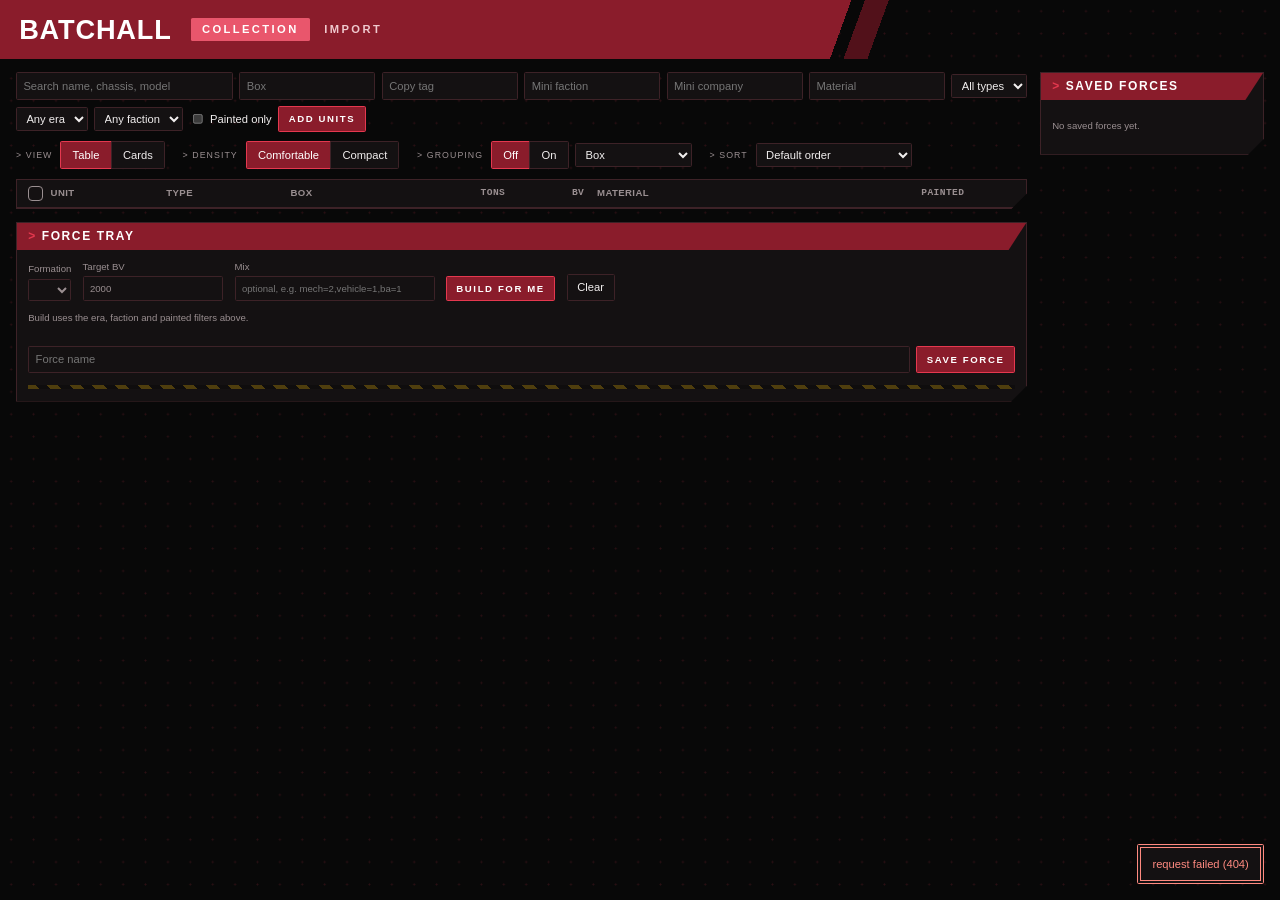
==== commit 187b75c7: "Add a bottom tab bar and phone foundations to the web page" ====
--- a/web/index.html
+++ b/web/index.html
@@ -2,12 +2,13 @@
 <html lang="en">
 <head>
   <meta charset="utf-8">
-  <meta name="viewport" content="width=device-width, initial-scale=1">
+  <meta name="viewport" content="width=device-width, initial-scale=1, viewport-fit=cover">
+  <meta name="theme-color" content="#8a1c2b">
   <title>Batchall</title>
   <link rel="icon" href="data:,">
   <link rel="stylesheet" href="style.css">
 </head>
-<body>
+<body data-tab="collection">
   <header class="topbar">
     <h1>Batchall</h1>
     <nav class="tabs" role="tablist">
@@ -15,7 +16,14 @@
       <button class="tab" data-view="import" role="tab">Import</button>
     </nav>
     <span id="catalog-status" class="muted"></span>
+    <span id="account" class="muted" hidden></span>
   </header>
+
+  <nav id="tabbar" class="tabbar" role="tablist" aria-label="Sections">
+    <button type="button" role="tab" data-tab="collection" aria-selected="true">Collection</button>
+    <button type="button" role="tab" data-tab="forces" aria-selected="false">Forces</button>
+    <button type="button" role="tab" data-tab="import" aria-selected="false">Import</button>
+  </nav>
 
   <div id="toast" class="toast" role="status" hidden></div>
 
--- a/web/style.css
+++ b/web/style.css
@@ -85,6 +85,29 @@
 .tab.active { background: var(--tab-bg); color: var(--tab-text); }
 #catalog-status { margin-left: auto; font-size: 12px; letter-spacing: 2px; text-transform: uppercase; color: var(--muted); }
 
+#account { font-size: 12px; letter-spacing: 1px; }
+#account[hidden] { display: none; }
+#account button { margin-left: 8px; padding: 2px 10px; font-size: 12px; }
+
+.login-page { display: grid; justify-items: center; align-content: start; padding: 48px 16px; }
+.login-card { width: min(100%, 360px); }
+.login-card h1 { margin: 0 0 16px; }
+.login-switch { display: flex; margin-bottom: 4px; }
+.login-switch .seg { flex: 1; margin-left: -1px; border-radius: 0; padding: 6px 14px; }
+.login-switch .seg:first-child { margin-left: 0; border-radius: var(--radius) 0 0 var(--radius); }
+.login-switch .seg:last-child { border-radius: 0 var(--radius) var(--radius) 0; }
+.login-switch .seg[aria-pressed="true"] { background: var(--crimson); border-color: var(--accent); color: #fff; }
+.login-form[hidden], .login-error[hidden] { display: none; }
+.login-form button[type="submit"] { margin-top: 16px; width: 100%; }
+.login-form button:disabled { opacity: 0.6; cursor: default; }
+.login-form input[type="password"] {
+  background: var(--surface);
+  border: 1px solid var(--border);
+  border-radius: var(--radius);
+  padding: 6px 8px;
+}
+.login-error { margin: 12px 0 0; color: var(--danger); }
+
 @keyframes panel-in { from { opacity: 0; transform: translateY(6px); } }
 #view-collection, #view-import { animation: panel-in 0.25s ease-out; }
 /* Cards are rebuilt on every change, so they must not animate in or each click would make them flash. */
@@ -259,11 +282,13 @@
 .company-head .group-toggle.company-banner {
   display: grid; grid-template-columns: 18px 56px minmax(0, 1fr) auto; align-items: center; gap: 14px; padding: 12px 14px; color: inherit;
 }
-.company-head .group-toggle.company-banner:hover { background: rgba(0, 0, 0, 0.14); }
+/* No hover filter here. A filter makes the button its own layer, and the logo's multiply blend then can't
+   reach the banner color behind it, which brings back a JPEG logo's white background. */
+.company-head .group-toggle.company-banner:hover { background: rgba(0, 0, 0, 0.14); filter: none; }
 .company-head .group-toggle .chev { color: inherit; opacity: 0.8; }
 .banner-logo-slot { width: 56px; height: 56px; display: grid; place-items: center; }
 .banner-logo-slot img { width: 56px; height: 56px; object-fit: contain; margin: 0; padding: 0; background: none; filter: none; }
-.banner-logo-slot img.opaque { mix-blend-mode: multiply; } /* a JPEG's white background takes the banner's color */
+.banner-logo-slot img.opaque { border-radius: 4px; }
 .banner-names { display: grid; gap: 3px; min-width: 0; }
 .company-head .group-toggle .banner-names strong { margin: 0; font-size: 22px; letter-spacing: 0.03em; text-transform: uppercase; line-height: 1.15; overflow-wrap: anywhere; }
 .banner-faction { font-size: 13px; letter-spacing: 0.08em; text-transform: uppercase; opacity: 0.85; }
@@ -400,7 +425,7 @@
 .detail-card .copy-strip .strip-line.sub { font-size: 14px; }
 .detail-card .copy-strip .faction-icon, .detail-card .copy-strip .faction-icon.company-logo { width: 28px; height: 28px; }
 .detail-card-body { padding: 16px 18px 18px; display: grid; gap: 6px; }
-.detail-card-body h2 { margin: 0; background: none; clip-path: none; padding: 0; font-size: 30px; line-height: 1.15; letter-spacing: 0; color: #fff; }
+.detail-card-body h2 { margin: 0; background: none; clip-path: none; padding: 0; font-size: 30px; line-height: 1.15; letter-spacing: 0; text-transform: none; color: #fff; }
 .detail-card-body h2::before { content: none; }
 .detail-card-meta { color: var(--muted); font-size: 16px; }
 .detail-card-pills { display: flex; gap: 8px; flex-wrap: wrap; margin-top: 4px; }
@@ -456,10 +481,10 @@
 .copy-strip .faction-icon, .copy-strip .faction-icon.company-logo { flex: none; width: 18px; height: 18px; margin: 0; vertical-align: baseline; }
 /* No backing box. A thin light halo keeps dark logos readable on the crimson strip and on the dark table. */
 .faction-icon { width: 16px; height: 16px; object-fit: contain; vertical-align: -3px; margin-right: 6px; filter: drop-shadow(0 0 1px rgba(255, 255, 255, 0.9)); }
-/* A logo you saved for a company. A JPEG cannot be see-through, so it is multiplied into what is behind it,
-   which turns its white background into the strip's color. */
+/* A logo you saved for a company. The page cuts the white out of a logo on a white background (see cleanLogo
+   in app.js). A logo still on a solid color after that is shown as it is, with softened corners (.opaque). */
 .faction-icon.company-logo { width: 20px; height: 20px; vertical-align: -5px; }
-.faction-icon.company-logo.opaque { filter: none; mix-blend-mode: multiply; }
+.faction-icon.company-logo.opaque { filter: none; border-radius: 3px; }
 .logo-find { align-self: end; justify-self: start; }
 .logo-picker { max-width: 560px; }
 .logo-picker h3 { margin: 0 0 12px; }
@@ -485,6 +510,11 @@
 .swatches { display: grid; grid-template-columns: repeat(10, minmax(0, 1fr)); gap: 6px; }
 .swatch { aspect-ratio: 1 / 1; padding: 0; border: 2px solid transparent; border-radius: 2px; cursor: pointer; }
 .swatch[aria-pressed="true"] { border-color: #fff; }
+.faction-palette > summary { cursor: pointer; font-size: 13px; color: var(--muted); padding: 2px 0; }
+.faction-palette > summary:hover { color: #fff; }
+.palette-body { display: grid; gap: 12px; margin-top: 10px; }
+.palette-group h5 { margin: 0 0 6px; font-size: 11px; letter-spacing: 0.1em; text-transform: uppercase; color: var(--muted); }
+.logo-picker { max-height: 92vh; overflow-y: auto; }
 .color-row { display: flex; gap: 8px; align-items: center; }
 .color-input { width: 40px; height: 30px; padding: 0; border: 1px solid var(--border); background: none; border-radius: 2px; cursor: pointer; }
 .hex-input { flex: 1; min-width: 0; font-family: var(--mono); text-transform: uppercase; }
@@ -563,3 +593,78 @@
 @media (prefers-reduced-motion: reduce) {
   *, *::before, *::after { animation: none !important; transition: none !important; }
 }
+
+/* Phone layout. Everything for narrow screens lives in this one block, last, so it wins over the
+   older breakpoints above. The bottom tab bar is hidden on wider screens. */
+:root {
+  --tap: 44px;
+  --safe-bottom: env(safe-area-inset-bottom, 0px);
+  --safe-top: env(safe-area-inset-top, 0px);
+}
+.tabbar { display: none; }
+
+@media (max-width: 640px) {
+  /* The 0.8 zoom is a desktop choice. On a phone it would shrink text and tap targets below usable size. */
+  html { zoom: 1; }
+  body { padding-bottom: calc(var(--tap) + var(--safe-bottom) + 16px); }
+
+  .topbar {
+    flex-wrap: nowrap;
+    gap: 8px;
+    padding: calc(8px + var(--safe-top)) 12px 8px;
+  }
+  .topbar h1 { font-size: 22px; letter-spacing: 1px; }
+  .topbar .tabs { display: none; }
+  #account { margin-left: auto; display: flex; align-items: center; gap: 4px; min-width: 0; }
+  #account[hidden] { display: none; }
+  #account button { margin-left: 4px; min-height: var(--tap); padding: 4px 12px; }
+
+  #catalog-status {
+    display: block;
+    margin: 0 0 8px;
+    flex-basis: auto;
+    font-size: 11px;
+    letter-spacing: 1px;
+  }
+
+  .layout { padding: 12px; gap: 12px; }
+
+  .tabbar {
+    display: flex;
+    position: fixed;
+    left: 0;
+    right: 0;
+    bottom: 0;
+    z-index: 60;
+    height: calc(var(--tap) + var(--safe-bottom));
+    padding-bottom: var(--safe-bottom);
+    background: var(--surface);
+    border-top: 2px solid var(--crimson);
+  }
+  .tabbar button {
+    flex: 1;
+    min-width: 0;
+    height: var(--tap);
+    border: 0;
+    border-radius: 0;
+    background: none;
+    color: var(--muted);
+    font: inherit;
+    font-weight: 700;
+    letter-spacing: 1px;
+    text-transform: uppercase;
+    cursor: pointer;
+  }
+  .tabbar button[aria-selected="true"] { background: var(--crimson); color: #fff; }
+
+  /* Keep the selection bar and the toast above the tab bar. */
+  .bulkbar { bottom: calc(var(--tap) + var(--safe-bottom)); }
+  body.has-bulkbar { padding-bottom: calc(var(--tap) + var(--safe-bottom) + 100px); }
+  .toast { right: 12px; left: 12px; max-width: none; bottom: calc(var(--tap) + var(--safe-bottom) + 12px); }
+
+  /* One tab at a time. The tray sits inside the collection section and the saved forces outside main. */
+  body[data-tab="collection"] #tray,
+  body[data-tab="collection"] #forces,
+  body[data-tab="import"] #forces,
+  body[data-tab="forces"] #view-collection > :not(#tray) { display: none; }
+}
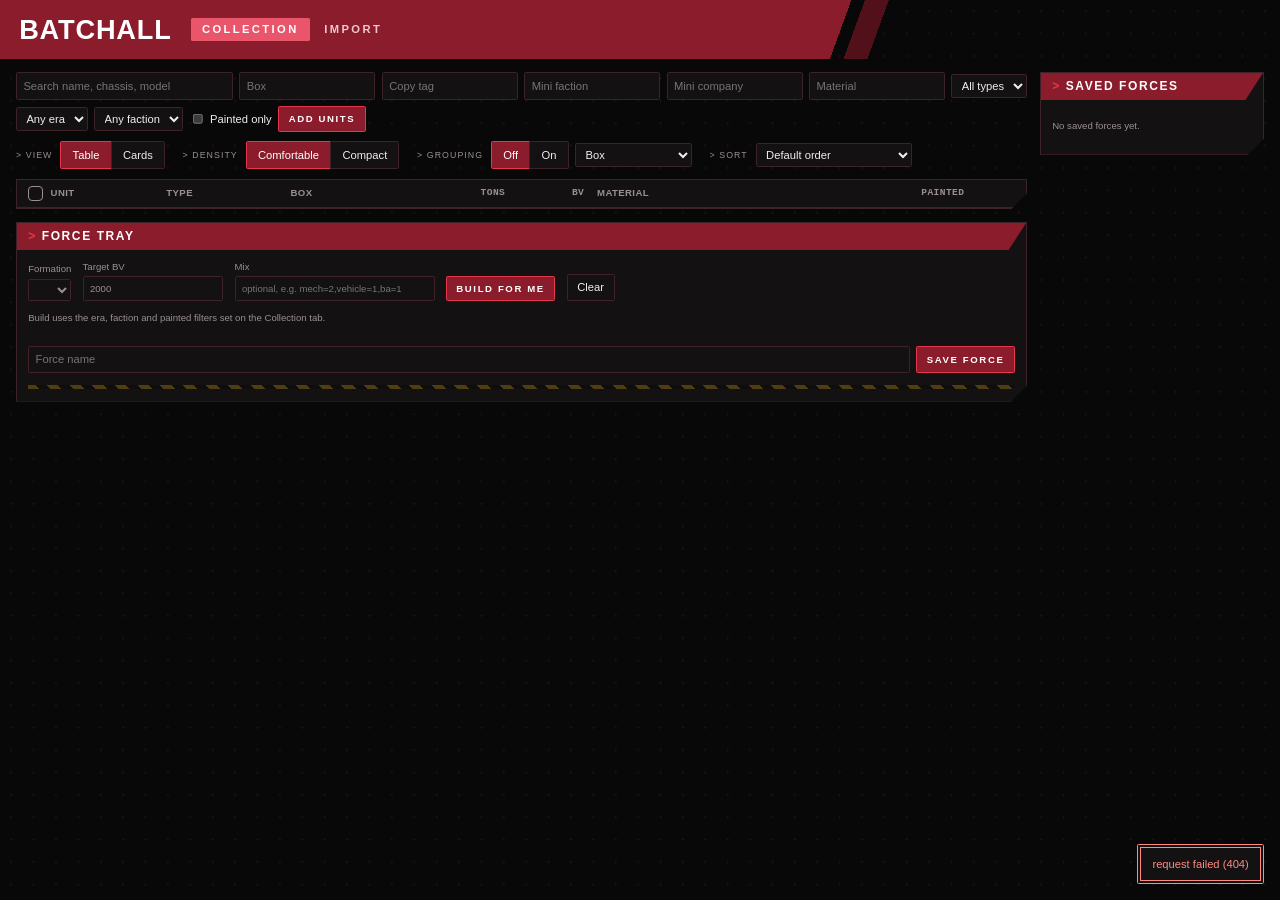
==== commit bb756c92: "Move the filters into a bottom sheet on phones" ====
--- a/web/index.html
+++ b/web/index.html
@@ -32,6 +32,14 @@
       <section id="view-collection">
         <div class="toolbar">
           <input id="filter-q" type="search" placeholder="Search name, chassis, model" aria-label="Search collection">
+          <button id="open-filters" type="button" class="open-filters" aria-haspopup="dialog" aria-controls="filter-sheet" aria-expanded="false">Filters <span id="filter-badge" class="badge" hidden></span></button>
+          <div id="filter-sheet" class="sheet" role="dialog" aria-modal="true" aria-label="Filters" hidden>
+          <div class="sheet-head">
+            <h2>Filters</h2>
+            <button id="filters-clear" type="button">Clear all</button>
+            <button id="sheet-done" type="button" class="primary">Done</button>
+          </div>
+          <div class="sheet-body">
           <input id="filter-box" type="search" data-suggest="box" autocomplete="off" placeholder="Box" aria-label="Filter by box" class="box-filter">
           <input id="filter-tag" type="search" list="tag-options" autocomplete="off" placeholder="Copy tag" aria-label="Filter by copy tag" class="box-filter">
           <datalist id="tag-options"></datalist>
@@ -45,8 +53,12 @@
           <select id="filter-era" aria-label="Era"><option value="">Any era</option></select>
           <select id="filter-faction" aria-label="Faction"><option value="">Any faction</option></select>
           <label class="check"><input id="filter-painted" type="checkbox"> Painted only</label>
+          <div id="sheet-view" class="sheet-view"><h3>View</h3></div>
+          </div>
+          </div>
           <button id="toggle-add" class="primary">Add units</button>
         </div>
+        <div id="sheet-backdrop" class="sheet-backdrop" hidden></div>
 
         <div id="add-panel" class="panel" hidden>
           <input id="add-q" type="search" data-suggest="unit" autocomplete="off" placeholder="Type a unit name, e.g. atlas as7" aria-label="Search the unit catalog">
@@ -134,7 +146,7 @@
             <button id="tray-build" class="primary">Build for me</button>
             <button id="tray-clear">Clear</button>
           </div>
-          <p class="muted small">Build uses the era, faction and painted filters above.</p>
+          <p class="muted small">Build uses the era, faction and painted filters set on the Collection tab.</p>
           <ul id="tray-list" class="tray-list"></ul>
           <div id="tray-summary" class="tray-summary"></div>
           <div class="tray-save">
--- a/web/style.css
+++ b/web/style.css
@@ -603,6 +603,16 @@
 }
 .tabbar { display: none; }
 
+/* The filter sheet. Above 640px the wrapper adds no box, so the filters stay in the toolbar row.
+   An id rule beats the browser's [hidden] rule, which is why the sheet shows here even with the attribute. */
+#filter-sheet, .sheet-body { display: contents; }
+.open-filters, .sheet-head, .sheet-view, .sheet-backdrop { display: none; }
+.badge {
+  display: inline-block; min-width: 20px; padding: 0 6px; margin-left: 4px; border-radius: 10px;
+  background: var(--crimson); color: #fff; font-size: 12px; font-weight: 700; line-height: 20px; text-align: center;
+}
+.badge[hidden] { display: none; }
+
 @media (max-width: 640px) {
   /* The 0.8 zoom is a desktop choice. On a phone it would shrink text and tap targets below usable size. */
   html { zoom: 1; }
@@ -617,7 +627,8 @@
   .topbar .tabs { display: none; }
   #account { margin-left: auto; display: flex; align-items: center; gap: 4px; min-width: 0; }
   #account[hidden] { display: none; }
-  #account button { margin-left: 4px; min-height: var(--tap); padding: 4px 12px; }
+  #account .account-name { min-width: 0; overflow: hidden; text-overflow: ellipsis; white-space: nowrap; }
+  #account button { flex: none; margin-left: 4px; min-height: var(--tap); padding: 4px 12px; }
 
   #catalog-status {
     display: block;
@@ -635,7 +646,7 @@
     left: 0;
     right: 0;
     bottom: 0;
-    z-index: 60;
+    z-index: 40; /* above page content, below the bulk bar and the dialogs (50) */
     height: calc(var(--tap) + var(--safe-bottom));
     padding-bottom: var(--safe-bottom);
     background: var(--surface);
@@ -667,4 +678,65 @@
   body[data-tab="collection"] #forces,
   body[data-tab="import"] #forces,
   body[data-tab="forces"] #view-collection > :not(#tray) { display: none; }
-}
+
+  /* Toolbar row: search, Filters, Add units. The rest of the filters live in the sheet. */
+  .toolbar { flex-wrap: nowrap; }
+  .toolbar > input[type="search"] { flex: 1 1 0; min-width: 0; min-height: var(--tap); font-size: 16px; }
+  .toolbar > button { flex: none; min-height: var(--tap); }
+  .open-filters { display: inline-flex; align-items: center; }
+
+  .sheet-backdrop { display: block; position: fixed; inset: 0; z-index: 44; background: rgba(0, 0, 0, 0.55); animation: fade-in var(--fade); }
+  .sheet-backdrop[hidden] { display: none; }
+  #filter-sheet {
+    display: flex;
+    flex-direction: column;
+    position: fixed;
+    left: 0;
+    right: 0;
+    bottom: 0;
+    z-index: 45; /* over the tab bar (40) and the sheet backdrop (44), under dialogs (50) */
+    max-height: 85vh;
+    max-height: 85dvh;
+    background: var(--surface);
+    border-top: 2px solid var(--crimson);
+    box-shadow: 0 -8px 26px rgba(0, 0, 0, 0.6);
+    animation: sheet-up 0.2s ease-out;
+  }
+  #filter-sheet[hidden] { display: none; }
+  .sheet-head {
+    display: flex;
+    align-items: center;
+    gap: 8px;
+    flex: none;
+    padding: 8px 12px;
+    border-bottom: 1px solid var(--border);
+  }
+  .sheet-head h2 { margin: 0 auto 0 0; font-size: 18px; letter-spacing: 1px; text-transform: uppercase; }
+  .sheet-head button { min-height: var(--tap); padding: 4px 16px; }
+  .sheet-body {
+    display: grid;
+    gap: 10px;
+    overflow-y: auto;
+    overscroll-behavior: contain;
+    padding: 12px 12px calc(12px + var(--safe-bottom));
+  }
+  #filter-sheet input[type="search"], #filter-sheet select {
+    width: 100%;
+    min-width: 0;
+    min-height: var(--tap);
+    font-size: 16px;
+    flex: none;
+  }
+  #filter-sheet .check { min-height: var(--tap); gap: 10px; }
+  #filter-sheet .check input { width: 22px; height: 22px; }
+  .sheet-view { display: grid; gap: 10px; padding-top: 6px; border-top: 1px solid var(--border); }
+  .sheet-view h3 { margin: 0; font-size: 12px; letter-spacing: 0.12em; text-transform: uppercase; color: var(--muted); }
+  .sheet-view .group { display: flex; flex-wrap: wrap; align-items: center; gap: 8px; }
+  .sheet-view .group[hidden] { display: none; }
+  .sheet-view .label { font-size: 11px; letter-spacing: 0.12em; text-transform: uppercase; color: var(--muted); min-width: 64px; }
+  .sheet-view button.seg { min-height: var(--tap); padding: 6px 14px; }
+  .sheet-view button.seg[aria-pressed="true"] { background: var(--crimson); border-color: var(--accent); color: #fff; }
+  #filter-sheet .sheet-view select { flex: 1 1 140px; width: auto; }
+}
+
+@keyframes sheet-up { from { transform: translateY(100%); } }
